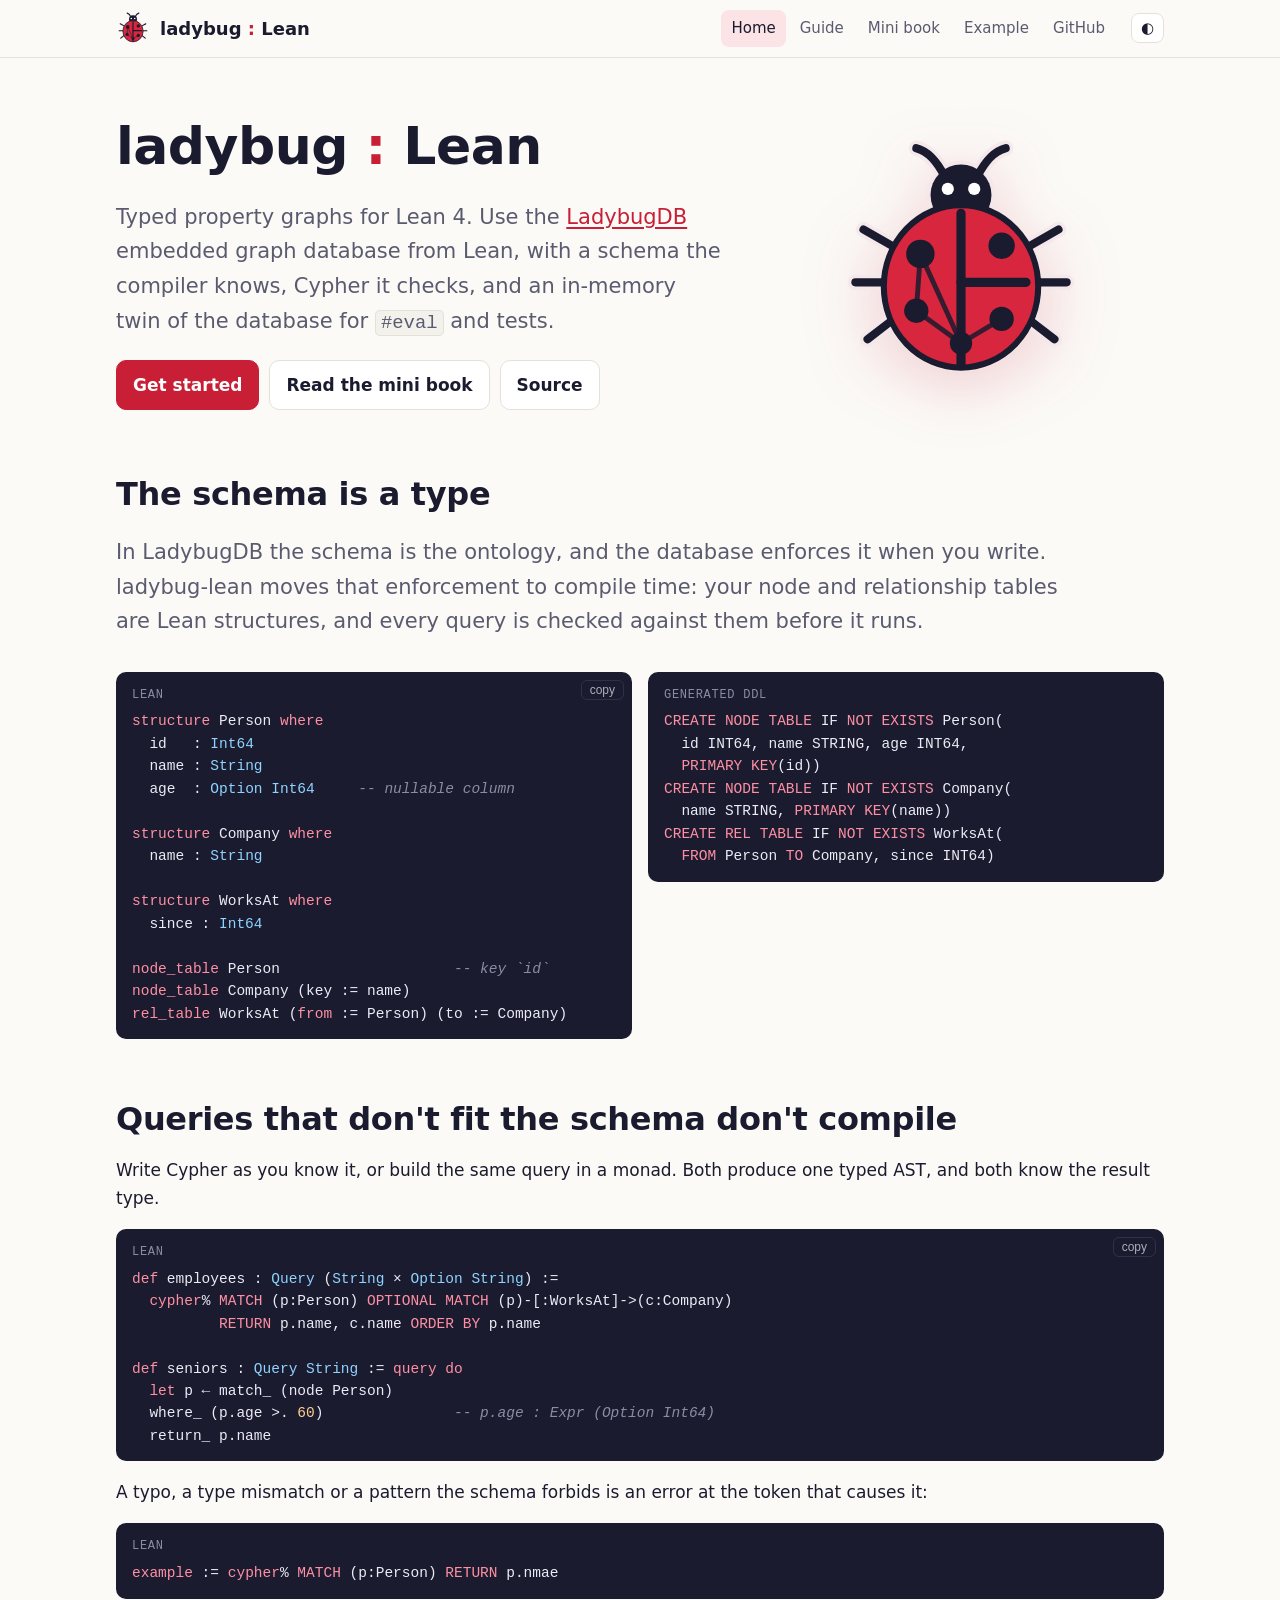
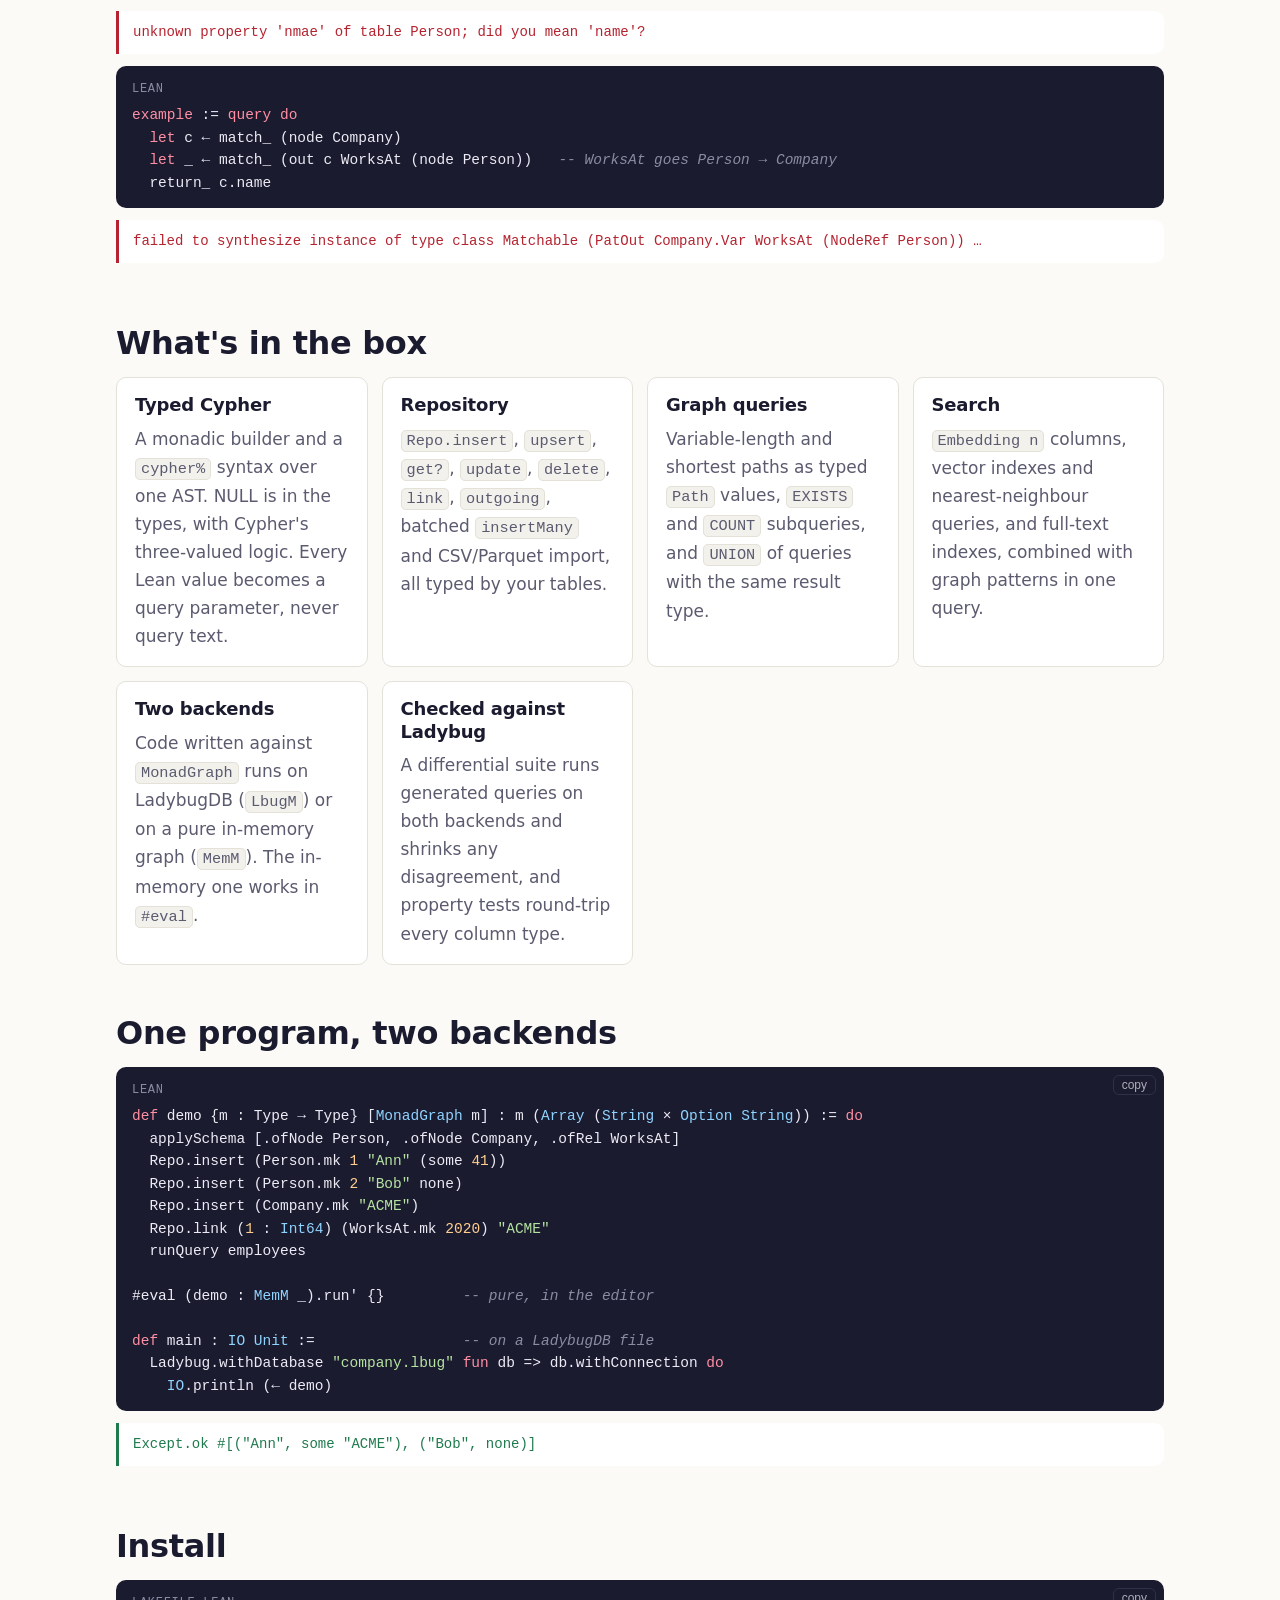
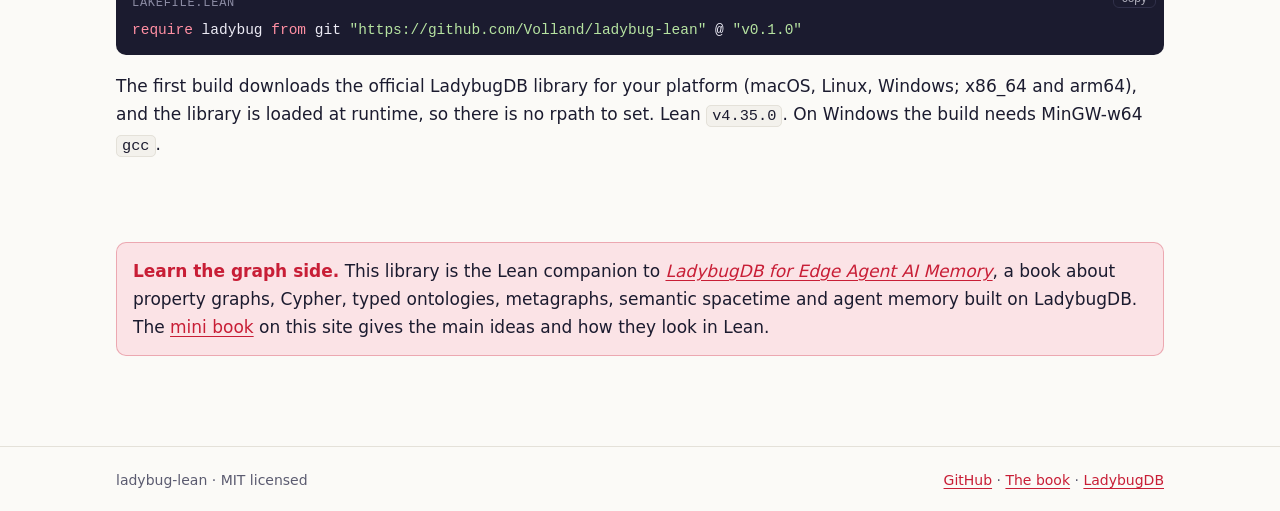
==== site/index.html @ 9492ac9e "Website, mini book and the agent-memory example site/ is a static website for GitHub Pages: a landin" ====
<!doctype html>
<html lang="en">
<head>
  <meta charset="utf-8">
  <meta name="viewport" content="width=device-width, initial-scale=1">
  <title>ladybug-lean</title>
  <meta name="description" content="Typed property graphs for Lean 4: LadybugDB with a compile-time-checked Cypher DSL, a repository layer and an in-memory backend.">
  <link rel="icon" href="assets/logo.svg" type="image/svg+xml">
  <link rel="stylesheet" href="assets/style.css">
  <script src="assets/site.js" defer></script>
</head>
<body>
<header class="site-header">
  <div class="inner">
    <a class="brand" href="index.html"><img src="assets/logo.svg" alt=""><span>ladybug<span class="colon"> : </span><span class="full">Lean</span></span></a>
    <nav class="nav" aria-label="Main">
      <a href="index.html" aria-current="page">Home</a>
      <a href="guide.html">Guide</a>
      <a href="book.html">Mini book</a>
      <a href="examples.html">Example</a>
      <a href="https://github.com/Volland/ladybug-lean">GitHub</a>
    </nav>
    <button class="theme-toggle" type="button" aria-label="Switch colour theme">◐</button>
  </div>
</header>

<main>
  <section class="hero">
    <div>
      <h1 class="title">ladybug<span class="colon"> : </span>Lean</h1>
      <p class="lede">Typed property graphs for Lean 4. Use the <a href="https://github.com/LadybugDB/ladybug">LadybugDB</a> embedded graph database from Lean, with a schema the compiler knows, Cypher it checks, and an in-memory twin of the database for <code>#eval</code> and tests.</p>
      <div class="actions">
        <a class="button primary" href="guide.html">Get started</a>
        <a class="button" href="book.html">Read the mini book</a>
        <a class="button" href="https://github.com/Volland/ladybug-lean">Source</a>
      </div>
    </div>
    <img class="mark" src="assets/logo.svg" alt="ladybug-lean logo: a ladybug whose wing split is the type turnstile ⊢ and whose spots form a small graph">
  </section>

  <section>
    <h2>The schema is a type</h2>
    <p class="lede">In LadybugDB the schema is the ontology, and the database enforces it when you write. ladybug-lean moves that enforcement to compile time: your node and relationship tables are Lean structures, and every query is checked against them before it runs.</p>
    <div class="split">
<pre data-label="Lean"><code>structure Person where
  id   : Int64
  name : String
  age  : Option Int64     -- nullable column

structure Company where
  name : String

structure WorksAt where
  since : Int64

node_table Person                    -- key `id`
node_table Company (key := name)
rel_table WorksAt (from := Person) (to := Company)</code></pre>
<pre data-label="Generated DDL" data-nocopy><code class="cypher">CREATE NODE TABLE IF NOT EXISTS Person(
  id INT64, name STRING, age INT64,
  PRIMARY KEY(id))
CREATE NODE TABLE IF NOT EXISTS Company(
  name STRING, PRIMARY KEY(name))
CREATE REL TABLE IF NOT EXISTS WorksAt(
  FROM Person TO Company, since INT64)</code></pre>
    </div>
  </section>

  <section>
    <h2>Queries that don't fit the schema don't compile</h2>
    <p>Write Cypher as you know it, or build the same query in a monad. Both produce one typed AST, and both know the result type.</p>
<pre data-label="Lean"><code>def employees : Query (String × Option String) :=
  cypher% MATCH (p:Person) OPTIONAL MATCH (p)-[:WorksAt]->(c:Company)
          RETURN p.name, c.name ORDER BY p.name

def seniors : Query String := query do
  let p ← match_ (node Person)
  where_ (p.age >. 60)               -- p.age : Expr (Option Int64)
  return_ p.name</code></pre>
    <p>A typo, a type mismatch or a pattern the schema forbids is an error at the token that causes it:</p>
<pre data-label="Lean" data-nocopy><code>example := cypher% MATCH (p:Person) RETURN p.nmae</code></pre>
    <p class="error-out">unknown property 'nmae' of table Person; did you mean 'name'?</p>
<pre data-label="Lean" data-nocopy><code>example := query do
  let c ← match_ (node Company)
  let _ ← match_ (out c WorksAt (node Person))   -- WorksAt goes Person → Company
  return_ c.name</code></pre>
    <p class="error-out">failed to synthesize instance of type class Matchable (PatOut Company.Var WorksAt (NodeRef Person)) …</p>
  </section>

  <section>
    <h2>What's in the box</h2>
    <div class="grid">
      <div class="card"><h3>Typed Cypher</h3><p>A monadic builder and a <code>cypher%</code> syntax over one AST. NULL is in the types, with Cypher's three-valued logic. Every Lean value becomes a query parameter, never query text.</p></div>
      <div class="card"><h3>Repository</h3><p><code>Repo.insert</code>, <code>upsert</code>, <code>get?</code>, <code>update</code>, <code>delete</code>, <code>link</code>, <code>outgoing</code>, batched <code>insertMany</code> and CSV/Parquet import, all typed by your tables.</p></div>
      <div class="card"><h3>Graph queries</h3><p>Variable-length and shortest paths as typed <code>Path</code> values, <code>EXISTS</code> and <code>COUNT</code> subqueries, and <code>UNION</code> of queries with the same result type.</p></div>
      <div class="card"><h3>Search</h3><p><code>Embedding n</code> columns, vector indexes and nearest-neighbour queries, and full-text indexes, combined with graph patterns in one query.</p></div>
      <div class="card"><h3>Two backends</h3><p>Code written against <code>MonadGraph</code> runs on LadybugDB (<code>LbugM</code>) or on a pure in-memory graph (<code>MemM</code>). The in-memory one works in <code>#eval</code>.</p></div>
      <div class="card"><h3>Checked against Ladybug</h3><p>A differential suite runs generated queries on both backends and shrinks any disagreement, and property tests round-trip every column type.</p></div>
    </div>
  </section>

  <section>
    <h2>One program, two backends</h2>
<pre data-label="Lean"><code>def demo {m : Type → Type} [MonadGraph m] : m (Array (String × Option String)) := do
  applySchema [.ofNode Person, .ofNode Company, .ofRel WorksAt]
  Repo.insert (Person.mk 1 "Ann" (some 41))
  Repo.insert (Person.mk 2 "Bob" none)
  Repo.insert (Company.mk "ACME")
  Repo.link (1 : Int64) (WorksAt.mk 2020) "ACME"
  runQuery employees

#eval (demo : MemM _).run' {}         -- pure, in the editor

def main : IO Unit :=                 -- on a LadybugDB file
  Ladybug.withDatabase "company.lbug" fun db => db.withConnection do
    IO.println (← demo)</code></pre>
    <p class="ok-out">Except.ok #[("Ann", some "ACME"), ("Bob", none)]</p>
  </section>

  <section>
    <h2>Install</h2>
<pre data-label="lakefile.lean"><code>require ladybug from git "https://github.com/Volland/ladybug-lean" @ "v0.1.0"</code></pre>
    <p>The first build downloads the official LadybugDB library for your platform (macOS, Linux, Windows; x86_64 and arm64), and the library is loaded at runtime, so there is no rpath to set. Lean <code>v4.35.0</code>. On Windows the build needs MinGW-w64 <code>gcc</code>.</p>
  </section>

  <section>
    <div class="callout">
      <strong>Learn the graph side.</strong> This library is the Lean companion to <a href="https://leanpub.com/ladybugdb"><em>LadybugDB for Edge Agent AI Memory</em></a>, a book about property graphs, Cypher, typed ontologies, metagraphs, semantic spacetime and agent memory built on LadybugDB. The <a href="book.html">mini book</a> on this site gives the main ideas and how they look in Lean.
    </div>
  </section>
</main>

<footer>
  <div class="inner">
    <span>ladybug-lean · MIT licensed</span>
    <span><a href="https://github.com/Volland/ladybug-lean">GitHub</a> · <a href="https://leanpub.com/ladybugdb">The book</a> · <a href="https://github.com/LadybugDB/ladybug">LadybugDB</a></span>
  </div>
</footer>
</body>
</html>
---- site/assets/style.css ----
:root {
  --bg: #fbfaf7;
  --surface: #ffffff;
  --surface-2: #f3f1ec;
  --text: #1b1b2f;
  --muted: #5b5b70;
  --accent: #c81e36;
  --accent-soft: #fbe3e6;
  --border: #e4e1d9;
  --code-bg: #1b1b2f;
  --code-text: #ecebf5;
  --kw: #ff8fa3;
  --ty: #8fd3ff;
  --str: #b6e3a1;
  --num: #ffcf8f;
  --com: #8b8ba3;
  --ok: #1f7a4d;
  --err: #b4232f;
  --radius: 10px;
  --max: 1080px;
  color-scheme: light;
}

@media (prefers-color-scheme: dark) {
  :root:not([data-theme="light"]) {
    --bg: #121220;
    --surface: #1a1a2c;
    --surface-2: #22223a;
    --text: #ecebf5;
    --muted: #a5a5bd;
    --accent: #ff5a6e;
    --accent-soft: #3a1f2a;
    --border: #2f2f48;
    --code-bg: #0c0c16;
    color-scheme: dark;
  }
}

:root[data-theme="dark"] {
  --bg: #121220;
  --surface: #1a1a2c;
  --surface-2: #22223a;
  --text: #ecebf5;
  --muted: #a5a5bd;
  --accent: #ff5a6e;
  --accent-soft: #3a1f2a;
  --border: #2f2f48;
  --code-bg: #0c0c16;
  color-scheme: dark;
}

* { box-sizing: border-box; }

/* Grid and flex children may shrink below their content (long code lines scroll inside <pre>). */
.hero > *, .split > *, .grid > *, .doc > * { min-width: 0; }

html { scroll-behavior: smooth; }

body {
  margin: 0;
  overflow-x: hidden;
  overflow-wrap: break-word;
  background: var(--bg);
  color: var(--text);
  font: 17px/1.65 "Inter", system-ui, -apple-system, "Segoe UI", sans-serif;
}

a { color: var(--accent); text-underline-offset: 3px; }

code, pre, kbd { font-family: "JetBrains Mono", ui-monospace, "SF Mono", Menlo, Consolas, monospace; }

/* Header */
.site-header {
  position: sticky;
  top: 0;
  z-index: 10;
  background: color-mix(in srgb, var(--bg) 88%, transparent);
  backdrop-filter: blur(8px);
  border-bottom: 1px solid var(--border);
}

.site-header .inner {
  max-width: var(--max);
  margin: 0 auto;
  padding: 10px 16px;
  display: flex;
  align-items: center;
  gap: 16px;
}

.brand {
  display: flex;
  align-items: center;
  gap: 10px;
  color: var(--text);
  text-decoration: none;
  font-weight: 700;
  font-size: 18px;
  white-space: nowrap;
}

.brand img { width: 34px; height: 34px; }
.brand .colon { color: var(--accent); }

.nav { display: flex; gap: 4px; margin-left: auto; flex-wrap: wrap; }

.nav a {
  color: var(--muted);
  text-decoration: none;
  padding: 6px 10px;
  border-radius: 8px;
  font-size: 15px;
}

.nav a:hover { color: var(--text); background: var(--surface-2); }
.nav a[aria-current="page"] { color: var(--text); background: var(--accent-soft); }

.theme-toggle {
  border: 1px solid var(--border);
  background: var(--surface);
  color: var(--text);
  border-radius: 8px;
  padding: 5px 9px;
  cursor: pointer;
  font-size: 15px;
}

/* Layout */
main { max-width: var(--max); margin: 0 auto; padding: 0 16px 64px; }

section { padding: 40px 0 8px; }

h1, h2, h3 { line-height: 1.25; letter-spacing: -0.01em; }
h1 { font-size: clamp(32px, 6vw, 52px); margin: 0 0 12px; }
h2 { font-size: clamp(24px, 3.6vw, 32px); margin: 0 0 14px; }
h3 { font-size: 20px; margin: 22px 0 8px; }

.lede { font-size: clamp(18px, 2.4vw, 21px); color: var(--muted); max-width: 46em; }

.muted { color: var(--muted); }

/* Hero */
.hero {
  display: grid;
  grid-template-columns: 1.2fr 0.8fr;
  gap: 32px;
  align-items: center;
  padding: 56px 0 24px;
}

.hero .mark { width: min(260px, 70vw); justify-self: center; filter: drop-shadow(0 18px 30px rgba(200, 30, 54, 0.18)); }

.hero .title .colon { color: var(--accent); }

.actions { display: flex; gap: 10px; flex-wrap: wrap; margin-top: 20px; }

.button {
  display: inline-block;
  padding: 10px 16px;
  border-radius: 10px;
  text-decoration: none;
  font-weight: 600;
  border: 1px solid var(--border);
  color: var(--text);
  background: var(--surface);
}

.button.primary { background: var(--accent); color: #fff; border-color: var(--accent); }

/* Cards */
.grid { display: grid; grid-template-columns: repeat(auto-fit, minmax(230px, 1fr)); gap: 14px; }

.card {
  background: var(--surface);
  border: 1px solid var(--border);
  border-radius: var(--radius);
  padding: 16px 18px;
}

.card h3 { margin-top: 0; font-size: 18px; }
.card p { margin: 0; color: var(--muted); }

.split { display: grid; grid-template-columns: 1fr 1fr; gap: 16px; align-items: start; }

/* Code */
pre {
  background: var(--code-bg);
  color: var(--code-text);
  border-radius: var(--radius);
  padding: 14px 16px;
  overflow-x: auto;
  font-size: 14.5px;
  line-height: 1.55;
  margin: 12px 0;
  position: relative;
}

:not(pre) > code {
  background: var(--surface-2);
  border: 1px solid var(--border);
  border-radius: 5px;
  padding: 1px 5px;
  font-size: 0.9em;
}

pre .kw { color: var(--kw); }
pre .ty { color: var(--ty); }
pre .str { color: var(--str); }
pre .num { color: var(--num); }
pre .com { color: var(--com); font-style: italic; }

pre[data-label]::before {
  content: attr(data-label);
  display: block;
  font-size: 12px;
  color: var(--com);
  margin-bottom: 6px;
  text-transform: uppercase;
  letter-spacing: 0.06em;
}

.copy {
  position: absolute;
  top: 8px;
  right: 8px;
  border: 1px solid #3a3a55;
  background: transparent;
  color: var(--code-text);
  border-radius: 6px;
  font-size: 12px;
  padding: 2px 8px;
  cursor: pointer;
  opacity: 0.7;
}

.copy:hover { opacity: 1; }

.error-out {
  border-left: 3px solid var(--err);
  background: var(--surface);
  border-radius: 0 var(--radius) var(--radius) 0;
  padding: 10px 14px;
  font-family: "JetBrains Mono", ui-monospace, monospace;
  font-size: 14px;
  color: var(--err);
  margin: 0 0 12px;
  overflow-x: auto;
}

.ok-out {
  border-left: 3px solid var(--ok);
  background: var(--surface);
  border-radius: 0 var(--radius) var(--radius) 0;
  padding: 10px 14px;
  font-family: "JetBrains Mono", ui-monospace, monospace;
  font-size: 14px;
  color: var(--ok);
  margin: 0 0 12px;
  overflow-x: auto;
  white-space: pre;
}

/* Docs layout */
.doc { display: grid; grid-template-columns: 220px minmax(0, 1fr); gap: 32px; padding-top: 32px; }

.toc { position: sticky; top: 72px; align-self: start; font-size: 15px; }
.toc ol, .toc ul { list-style: none; padding: 0; margin: 0; }
.toc a { display: block; padding: 4px 8px; border-radius: 6px; color: var(--muted); text-decoration: none; }
.toc a:hover { background: var(--surface-2); color: var(--text); }
.toc .label { font-size: 12px; text-transform: uppercase; letter-spacing: 0.08em; color: var(--muted); margin: 0 8px 8px; }

.doc article section { padding-top: 24px; border-top: 1px solid var(--border); }
.doc article section:first-child { border-top: 0; padding-top: 0; }

.chapter-num { color: var(--accent); font-weight: 700; margin-right: 6px; }

.callout {
  background: var(--accent-soft);
  border: 1px solid color-mix(in srgb, var(--accent) 30%, transparent);
  border-radius: var(--radius);
  padding: 14px 16px;
  margin: 18px 0;
}

.callout strong { color: var(--accent); }

table { border-collapse: collapse; width: 100%; font-size: 15px; margin: 12px 0; display: block; overflow-x: auto; }
th, td { text-align: left; padding: 8px 10px; border-bottom: 1px solid var(--border); vertical-align: top; }
th { color: var(--muted); font-weight: 600; }

/* Diagram */
.diagram { width: 100%; height: auto; max-width: 720px; display: block; margin: 12px auto; }
.diagram text { font: 13px "Inter", system-ui, sans-serif; fill: var(--text); }
.diagram .node { fill: var(--surface); stroke: var(--accent); stroke-width: 2; }
.diagram .edge { stroke: var(--muted); stroke-width: 1.6; fill: none; }
.diagram .lbl { fill: var(--muted); font-size: 12px; }
.diagram .box { fill: var(--surface); stroke: var(--border); stroke-width: 1.5; }
.diagram .hl { fill: var(--accent-soft); stroke: var(--accent); stroke-width: 1.5; }

/* Footer */
footer {
  border-top: 1px solid var(--border);
  color: var(--muted);
  font-size: 14px;
}

footer .inner { max-width: var(--max); margin: 0 auto; padding: 22px 16px; display: flex; gap: 16px; flex-wrap: wrap; justify-content: space-between; }

@media (max-width: 820px) {
  .hero, .split { grid-template-columns: 1fr; }
  .hero .mark { order: -1; width: 160px; }
  .doc { grid-template-columns: 1fr; }
  .toc { position: static; border: 1px solid var(--border); border-radius: var(--radius); padding: 10px; }
  .site-header .inner { flex-wrap: wrap; row-gap: 4px; }
  .nav { order: 3; width: 100%; margin-left: 0; gap: 0; }
  .nav a { padding: 5px 8px; font-size: 14px; }
  .theme-toggle { margin-left: auto; }
}
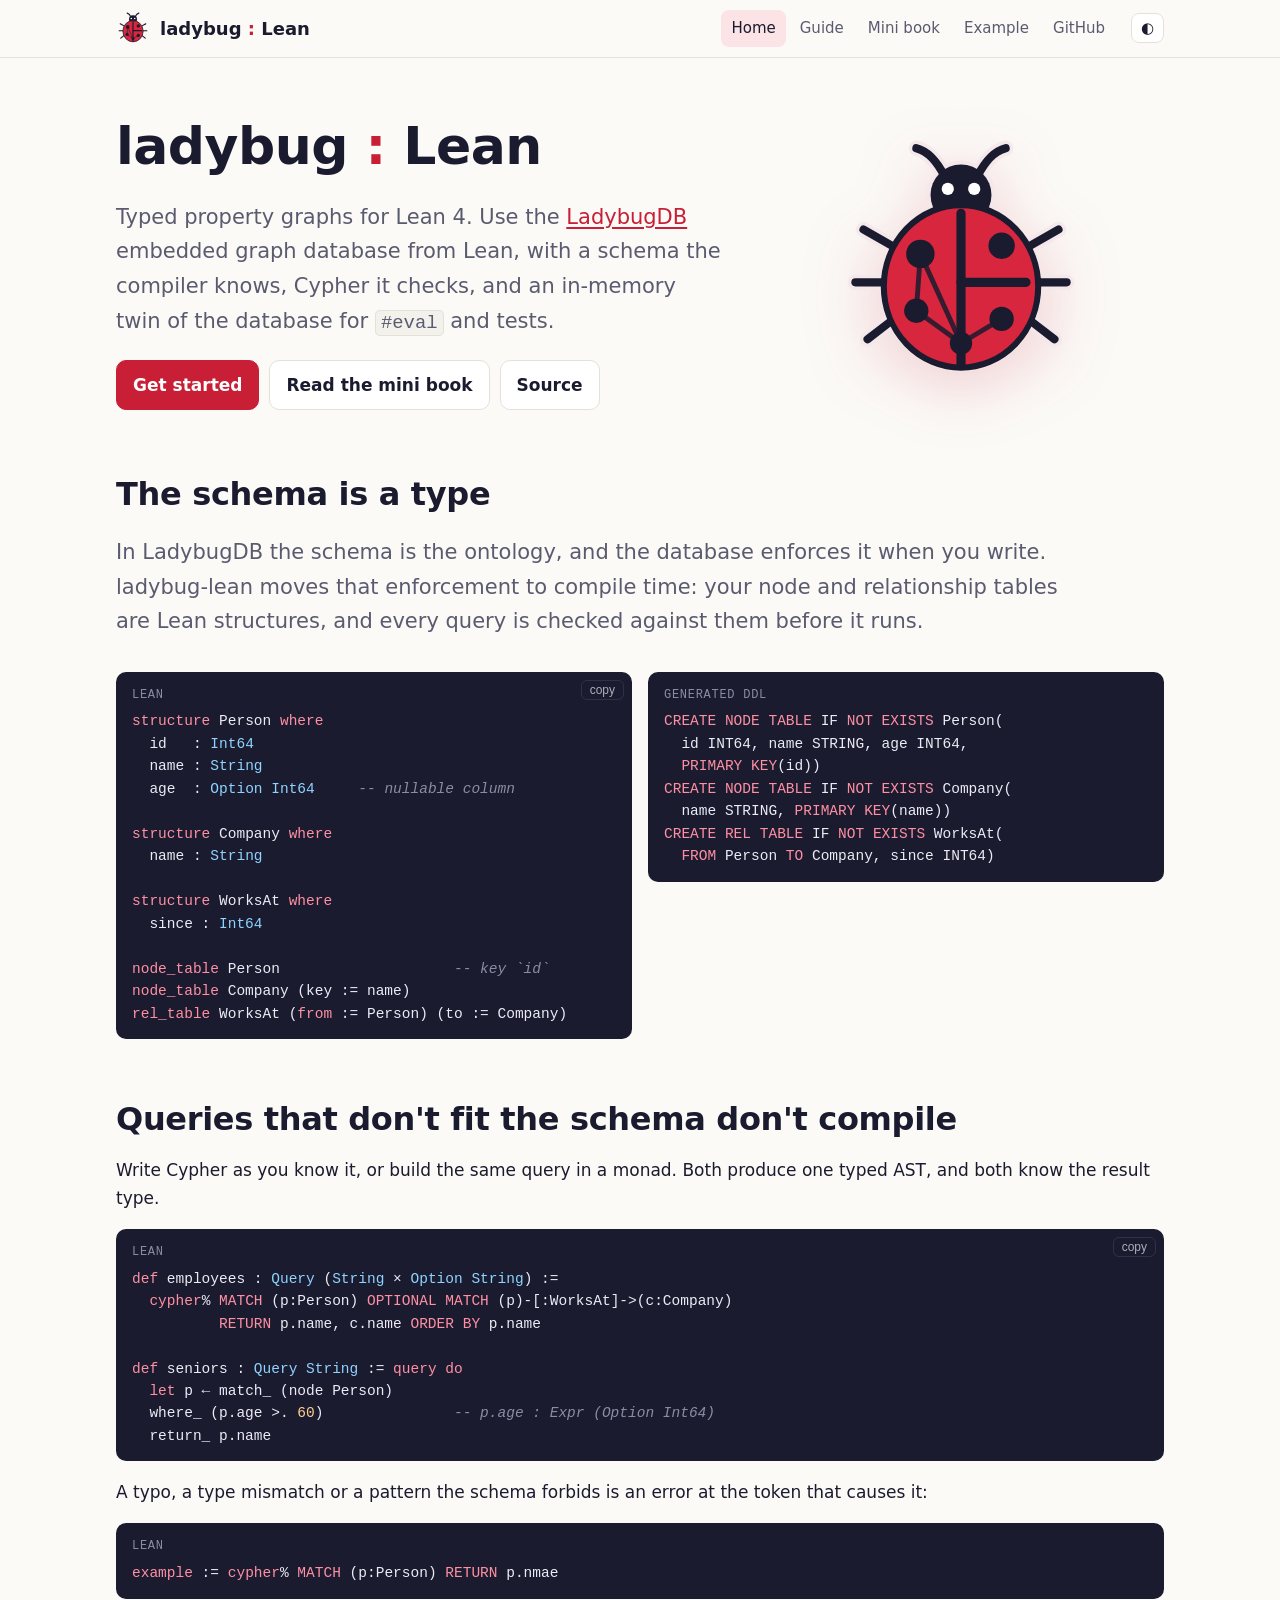
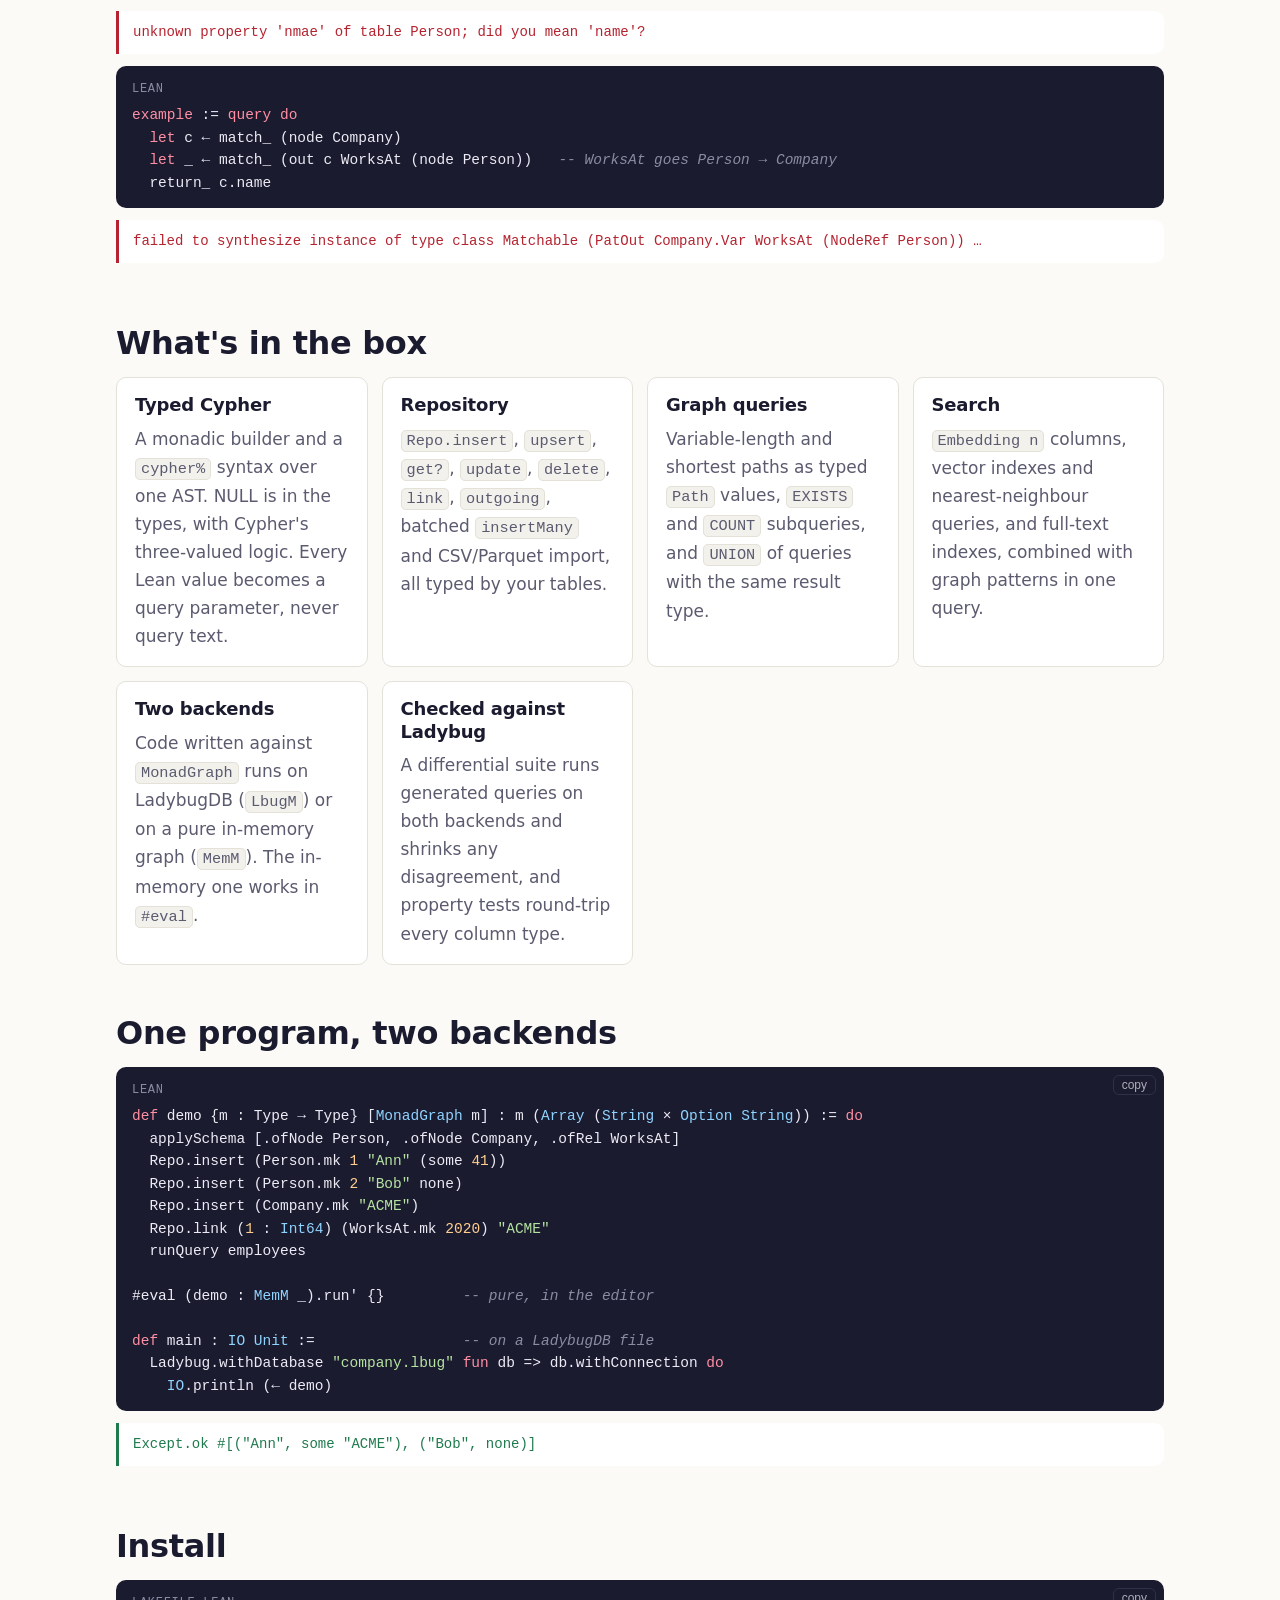
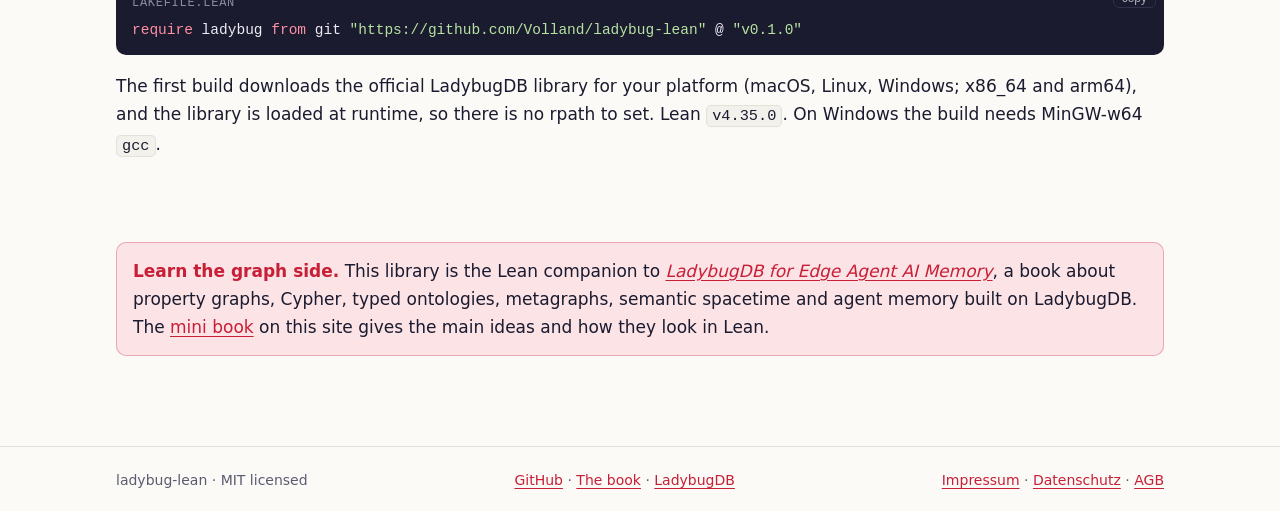
==== commit 22fad66e: "Website: Impressum, Datenschutzerklärung and AGB, linked from every footer Co-Authored-By: Claude Op" ====
--- a/site/index.html
+++ b/site/index.html
@@ -134,6 +134,7 @@
   <div class="inner">
     <span>ladybug-lean · MIT licensed</span>
     <span><a href="https://github.com/Volland/ladybug-lean">GitHub</a> · <a href="https://leanpub.com/ladybugdb">The book</a> · <a href="https://github.com/LadybugDB/ladybug">LadybugDB</a></span>
+    <span><a href="impressum.html">Impressum</a> · <a href="datenschutz.html">Datenschutz</a> · <a href="agb.html">AGB</a></span>
   </div>
 </footer>
 </body>
--- a/site/assets/style.css
+++ b/site/assets/style.css
@@ -297,6 +297,13 @@
 .diagram .box { fill: var(--surface); stroke: var(--border); stroke-width: 1.5; }
 .diagram .hl { fill: var(--accent-soft); stroke: var(--accent); stroke-width: 1.5; }
 
+/* Legal pages */
+.legal { max-width: 46em; padding-top: 40px; }
+.legal section { padding: 20px 0 4px; }
+.legal h2 { font-size: 21px; margin-bottom: 8px; }
+.legal address { font-style: normal; }
+.legal ul { padding-left: 1.3em; }
+
 /* Footer */
 footer {
   border-top: 1px solid var(--border);
